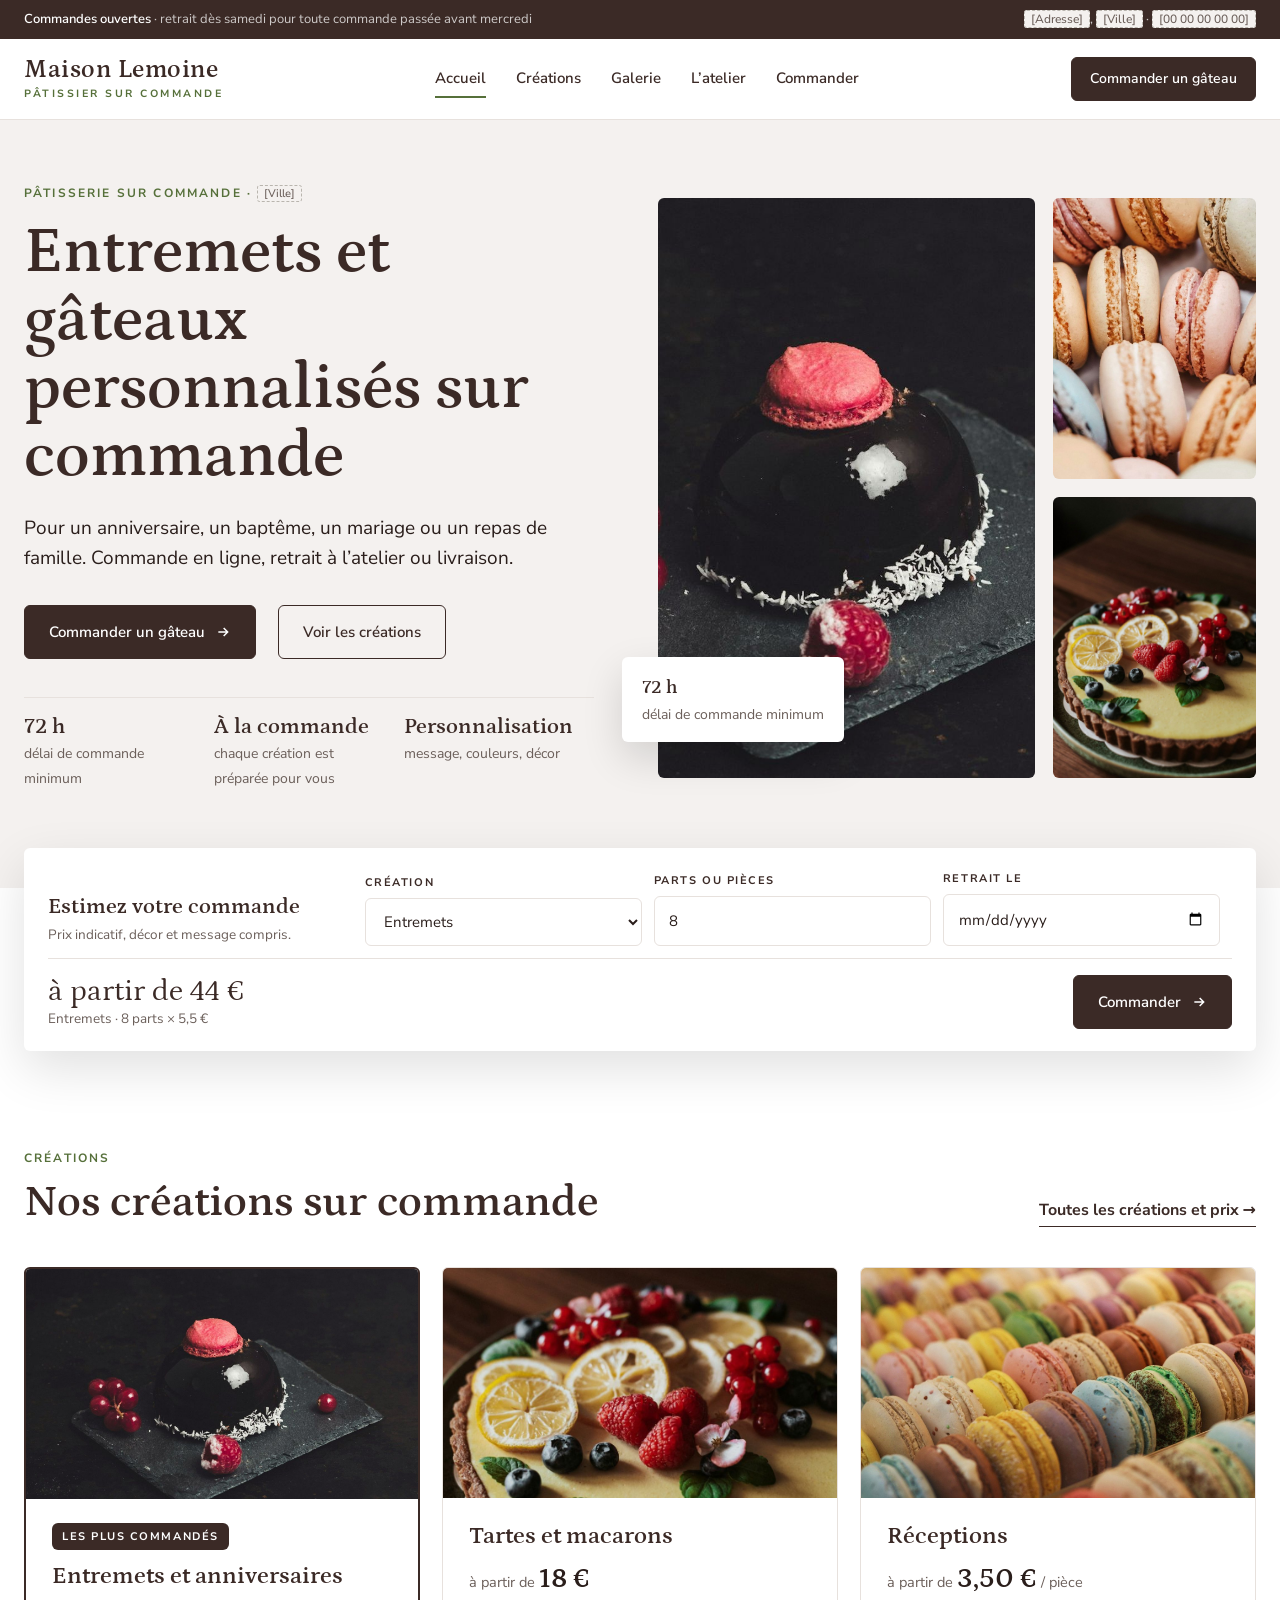
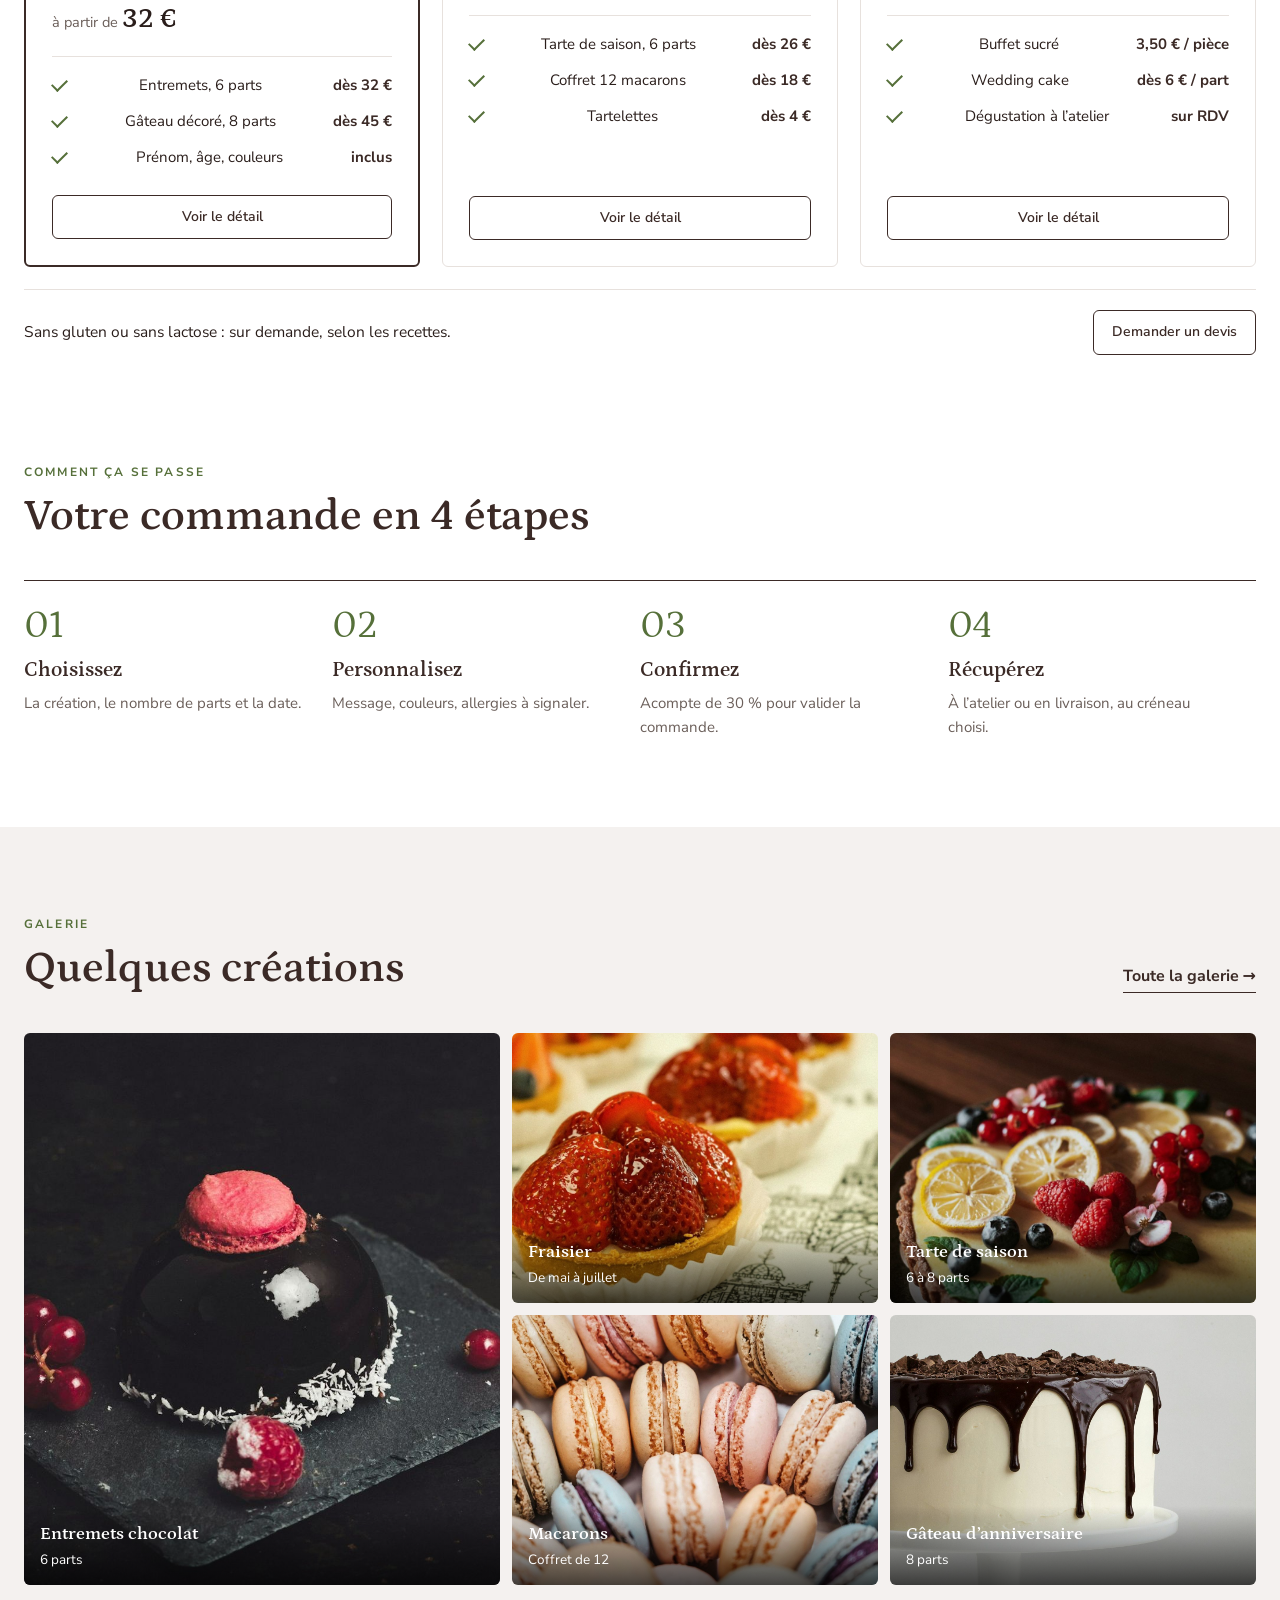
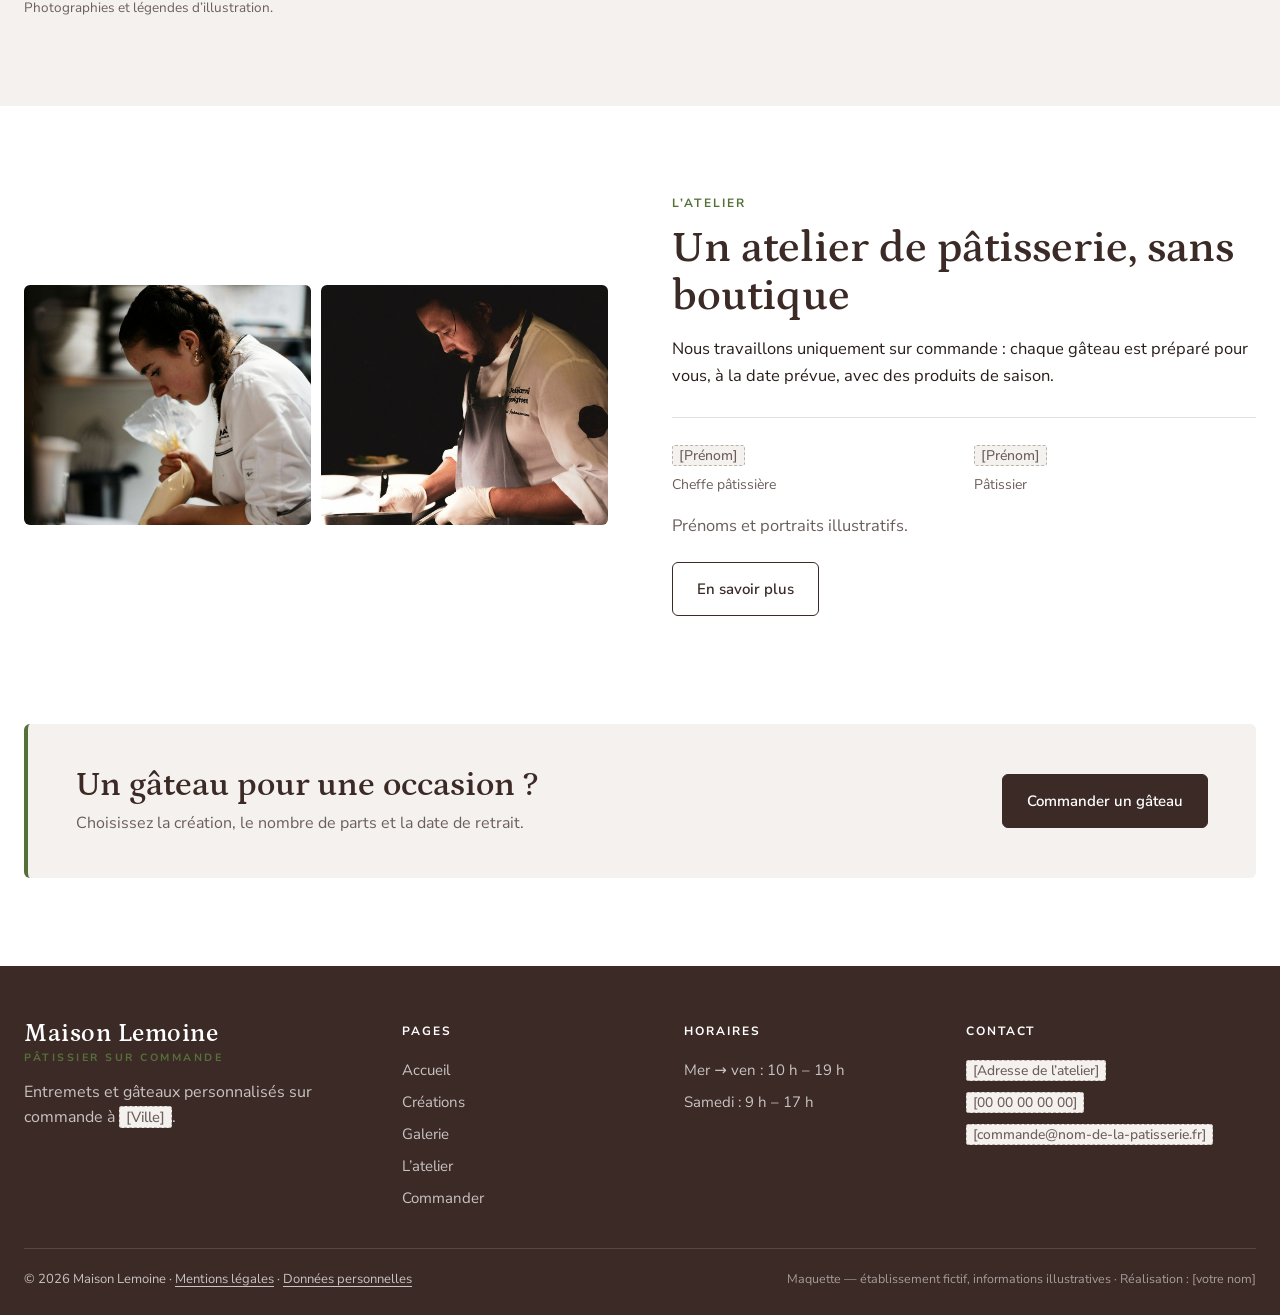
==== complet/index.html @ 965caa6b "Rend tous les boutons et formulaires fonctionnels, Complet en cinq pages Essentiel et Complet régéné" ====
<!doctype html>
<html lang="fr">
<head>
<meta charset="utf-8">
<meta name="viewport" content="width=device-width, initial-scale=1">
<meta name="robots" content="noindex">
<title>Maison Lemoine — Pâtissier sur commande (maquette Complet)</title>
<link rel="preconnect" href="https://fonts.googleapis.com"><link rel="preconnect" href="https://fonts.gstatic.com" crossorigin>
<link rel="stylesheet" href="https://fonts.googleapis.com/css2?family=Petrona:wght@500..800&family=Nunito+Sans:wght@400..700&display=swap">
<link rel="stylesheet" href="../kit/std.css">
<style>:root{--pri:#3B2A26;--pri-2:#55403A;--acc:#56703A;--soft:#F4F1EF;--ink:#2A1E1B;--muted:#6B5F5A;--line:#E7E1DD;--radius:6px;--fd:'Petrona';--fb:'Nunito Sans';--fdw:600}</style>
</head>
<body>
<div class="topbar wrap"><span><b>Commandes ouvertes</b> · retrait dès samedi pour toute commande passée avant mercredi</span><span><span class="ph">[Adresse]</span>, <span class="ph">[Ville]</span> · <a href="tel:+33000000000"><span class="ph">[00 00 00 00 00]</span></a></span></div>
<header class="hd wrap">
  <a class="logo" href="index.html"><b>Maison Lemoine</b><small>Pâtissier sur commande</small></a>
  <nav aria-label="Navigation principale"><a href="index.html" class="on" aria-current="page">Accueil</a><a href="prestations.html">Créations</a><a href="realisations.html">Galerie</a><a href="a-propos.html">L’atelier</a><a href="contact.html">Commander</a></nav>
  <div class="side"><a class="btn sm" href="contact.html#demande">Commander un gâteau</a><button class="burger" type="button" aria-label="Menu" aria-expanded="false"><i></i></button></div>
</header>
<nav class="mnav" aria-label="Menu mobile"><a href="index.html" class="on" aria-current="page">Accueil</a><a href="prestations.html">Créations</a><a href="realisations.html">Galerie</a><a href="a-propos.html">L’atelier</a><a href="contact.html">Commander</a><a class="btn" href="contact.html#demande">Commander un gâteau</a></nav>

<main>
<section class="hero soft wrap" style="padding-bottom:96px">
  <div>
    <div class="eyebrow">Pâtisserie sur commande · <span class="ph">[Ville]</span></div>
    <h1>Entremets et gâteaux personnalisés sur commande</h1>
    <p class="lede">Pour un anniversaire, un baptême, un mariage ou un repas de famille. Commande en ligne, retrait à l’atelier ou livraison.</p>
    <div class="ctas"><a class="btn" href="contact.html#demande">Commander un gâteau <svg viewBox="0 0 24 24" fill="none" stroke="currentColor" stroke-width="2.2"><path d="M5 12h14M13 6l6 6-6 6"/></svg></a><a class="btn line" href="prestations.html">Voir les créations</a></div>
    <div class="keys"><div><b>72 h</b><span>délai de commande minimum</span></div><div><b>À la commande</b><span>chaque création est préparée pour vous</span></div><div><b>Personnalisation</b><span>message, couleurs, décor</span></div></div>
  </div>
  <div class="mos"><div class="a" style="background-image:url(../img/l-entremet.jpg)"></div><div class="b" style="background-image:url(../img/l-macarons.jpg)"></div><div class="c" style="background-image:url(../img/l-tarte.jpg)"></div>
    <div class="badge"><b>72 h</b>délai de commande minimum</div></div>
</section>
<section class="quick wrap" aria-label="Estimez votre commande">
  <form class="estim" action="contact.html" style="--n:3">
    <div><h3>Estimez votre commande</h3><p class="small">Prix indicatif, décor et message compris.</p></div>
    <div class="f"><label for="q-sel">Création</label><select id="q-sel" name="creation" data-pps><option value="entremets" data-pp="5.5" data-min="6">Entremets</option><option value="anniversaire" data-pp="5.6" data-min="8">Gâteau d’anniversaire décoré</option><option value="tarte" data-pp="4.3" data-min="6">Tarte aux fruits</option><option value="macarons" data-pp="1.5" data-min="12">Macarons (à la pièce)</option><option value="buffet" data-pp="3.5" data-min="40">Buffet sucré (à la pièce)</option><option value="wedding" data-pp="6" data-min="30">Wedding cake (à la part)</option></select></div>
    <div class="f"><label for="q-n">Parts ou pièces</label><input id="q-n" name="parts" type="number" min="1" max="500" value="8" data-n data-unit="parts" required></div>
    <div class="f"><label for="date">Retrait le</label><input id="date" name="date" type="date" required></div>
    <div style="grid-column:1/-1;display:flex;flex-wrap:wrap;justify-content:space-between;align-items:center;gap:14px;border-top:1px solid var(--line);padding-top:16px">
      <div><div class="estim-out" aria-live="polite"></div><div class="small estim-detail"></div></div>
      <button class="btn" type="submit">Commander <svg viewBox="0 0 24 24" fill="none" stroke="currentColor" stroke-width="2.2"><path d="M5 12h14M13 6l6 6-6 6"/></svg></button></div>
  </form>
</section>
<section class="s wrap">
  <div class="sh"><div><div class="eyebrow">Créations</div><h2 class="t">Nos créations sur commande</h2></div><a class="link" href="prestations.html">Toutes les créations et prix →</a></div>
  <div class="offers"><article class="offer hl"><div class="pic" style="background-image:url(../img/l-entremet.jpg)"></div>
      <div class="body"><span class="tag">Les plus commandés</span><h3>Entremets et anniversaires</h3><div class="pr">à partir de <b>32 €</b></div><div class="list"><div class="check menu-l"><span>Entremets, 6 parts</span><em>dès 32 €</em></div><div class="check menu-l"><span>Gâteau décoré, 8 parts</span><em>dès 45 €</em></div><div class="check menu-l"><span>Prénom, âge, couleurs</span><em>inclus</em></div></div>
      <a class="btn line sm go" href="prestations.html#entremets">Voir le détail</a></div></article><article class="offer"><div class="pic" style="background-image:url(../img/l-tarte.jpg)"></div>
      <div class="body"><h3>Tartes et macarons</h3><div class="pr">à partir de <b>18 €</b></div><div class="list"><div class="check menu-l"><span>Tarte de saison, 6 parts</span><em>dès 26 €</em></div><div class="check menu-l"><span>Coffret 12 macarons</span><em>dès 18 €</em></div><div class="check menu-l"><span>Tartelettes</span><em>dès 4 €</em></div></div>
      <a class="btn line sm go" href="prestations.html#tarte">Voir le détail</a></div></article><article class="offer"><div class="pic" style="background-image:url(../img/l-macarons2.jpg)"></div>
      <div class="body"><h3>Réceptions</h3><div class="pr">à partir de <b>3,50 €</b> / pièce</div><div class="list"><div class="check menu-l"><span>Buffet sucré</span><em>3,50 € / pièce</em></div><div class="check menu-l"><span>Wedding cake</span><em>dès 6 € / part</em></div><div class="check menu-l"><span>Dégustation à l’atelier</span><em>sur RDV</em></div></div>
      <a class="btn line sm go" href="prestations.html#buffet">Voir le détail</a></div></article></div>
  <div class="note"><span>Sans gluten ou sans lactose : sur demande, selon les recettes.</span><a class="btn line sm" href="contact.html#demande">Demander un devis</a></div>
</section>

<section class="s wrap" style="padding-top:20px">
  <div class="sh"><div><div class="eyebrow">Comment ça se passe</div><h2 class="t">Votre commande en 4 étapes</h2></div></div>
  <div class="steps"><div class="step"><i>01</i><h3>Choisissez</h3><p>La création, le nombre de parts et la date.</p></div><div class="step"><i>02</i><h3>Personnalisez</h3><p>Message, couleurs, allergies à signaler.</p></div><div class="step"><i>03</i><h3>Confirmez</h3><p>Acompte de 30 % pour valider la commande.</p></div><div class="step"><i>04</i><h3>Récupérez</h3><p>À l’atelier ou en livraison, au créneau choisi.</p></div></div>
</section>
<section class="s soft wrap">
  <div class="sh"><div><div class="eyebrow">Galerie</div><h2 class="t">Quelques créations</h2></div><a class="link" href="realisations.html">Toute la galerie →</a></div>
  <div class="gal"><figure data-cat="Entremets" data-full="../img/l-entremet.jpg" style="background-image:url(../img/l-entremet.jpg)"><figcaption><b>Entremets chocolat</b>6 parts</figcaption></figure><figure data-cat="Entremets" data-full="../img/l-fraises.jpg" style="background-image:url(../img/l-fraises.jpg)"><figcaption><b>Fraisier</b>De mai à juillet</figcaption></figure><figure data-cat="Tartes" data-full="../img/l-tarte.jpg" style="background-image:url(../img/l-tarte.jpg)"><figcaption><b>Tarte de saison</b>6 à 8 parts</figcaption></figure><figure data-cat="Réceptions" data-full="../img/l-macarons.jpg" style="background-image:url(../img/l-macarons.jpg)"><figcaption><b>Macarons</b>Coffret de 12</figcaption></figure><figure data-cat="Entremets" data-full="../img/l-drip.jpg" style="background-image:url(../img/l-drip.jpg)"><figcaption><b>Gâteau d’anniversaire</b>8 parts</figcaption></figure></div>
  <p class="small" style="margin-top:12px">Photographies et légendes d’illustration.</p>
</section>
<section class="s wrap">
  <div class="split"><div style="display:grid;grid-template-columns:1fr 1fr;gap:10px"><div style="min-height:240px;background:center/cover url(../img/l-cheffe.jpg);border-radius:var(--r)"></div><div style="min-height:240px;background:center/cover url(../img/l-chef.jpg);border-radius:var(--r)"></div></div>
    <div><div class="eyebrow">L’atelier</div><h2 class="t">Un atelier de pâtisserie, sans boutique</h2><p>Nous travaillons uniquement sur commande : chaque gâteau est préparé pour vous, à la date prévue, avec des produits de saison.</p>
      <div class="duo"><div><b><span class="ph">[Prénom]</span></b><span>Cheffe pâtissière</span></div><div><b><span class="ph">[Prénom]</span></b><span>Pâtissier</span></div></div>
      <p class="small">Prénoms et portraits illustratifs.</p>
      <a class="btn line" style="margin-top:22px" href="a-propos.html">En savoir plus</a></div></div>
</section>
<section class="s wrap" style="padding-top:20px"><div class="band"><div><h2>Un gâteau pour une occasion ?</h2><p>Choisissez la création, le nombre de parts et la date de retrait.</p></div><a class="btn" href="contact.html#demande">Commander un gâteau</a></div></section>
</main>
<footer class="ft wrap">
  <div class="top">
    <div><a class="logo" href="index.html"><b>Maison Lemoine</b><small>Pâtissier sur commande</small></a><p style="margin-top:16px;max-width:290px">Entremets et gâteaux personnalisés sur commande à <span class="ph">[Ville]</span>.</p></div>
    <div><h4>Pages</h4><a class="l" href="index.html">Accueil</a><a class="l" href="prestations.html">Créations</a><a class="l" href="realisations.html">Galerie</a><a class="l" href="a-propos.html">L’atelier</a><a class="l" href="contact.html">Commander</a></div>
    <div><h4>Horaires</h4><span class="l">Mer → ven : 10 h – 19 h</span><span class="l">Samedi : 9 h – 17 h</span></div>
    <div><h4>Contact</h4><span class="l"><span class="ph">[Adresse de l’atelier]</span></span><a class="l" href="tel:+33000000000"><span class="ph">[00 00 00 00 00]</span></a><a class="l" href="mailto:commande@nom-de-la-patisserie.fr"><span class="ph">[commande@nom-de-la-patisserie.fr]</span></a></div>
  </div>
  <div class="bot"><span>© <span data-year></span> Maison Lemoine · <a href="mentions-legales.html">Mentions légales</a> · <a href="mentions-legales.html#donnees">Données personnelles</a></span><span class="demo-note">Maquette — établissement fictif, informations illustratives · Réalisation : [votre nom]</span></div>
</footer>
<script src="../kit/std.js"></script>
</body>
</html>
---- kit/std.css ----
/* Socle commun des formules Essentiel et Complet. Chaque site définit ses couleurs et polices dans :root. */
*{box-sizing:border-box;margin:0;padding:0}
html{scroll-behavior:smooth;scroll-padding-top:90px}
body{background:#fff;color:var(--ink);font-family:var(--fb),system-ui,sans-serif;font-size:16px;line-height:1.6;-webkit-font-smoothing:antialiased}
img{display:block;max-width:100%}
a{color:inherit;text-decoration:none}
button,input,select,textarea{font:inherit;color:inherit}
:root{--gut:max(24px,calc((100vw - 1240px) / 2));--r:var(--radius,2px)}
.wrap{padding-left:var(--gut);padding-right:var(--gut)}

/* typographie */
.eyebrow{font-size:12px;letter-spacing:.18em;text-transform:uppercase;font-weight:700;color:var(--acc)}
h1,h2,h3,.disp{font-family:var(--fd),Georgia,serif;font-weight:var(--fdw,400);letter-spacing:var(--fdls,0)}
h1{font-size:clamp(38px,5.2vw,64px);line-height:1.06;color:var(--pri);margin:16px 0 22px}
h2.t{font-size:clamp(30px,3.6vw,44px);line-height:1.1;color:var(--pri);margin-top:10px}
.lede{font-size:clamp(17px,1.5vw,19px);line-height:1.6;color:var(--ink-2,var(--ink));max-width:540px}
.muted{color:var(--muted)}
.small{font-size:13.5px;color:var(--muted)}
.ph{color:var(--muted);background:var(--soft);border:1px dashed var(--line-2,#B9B5AE);border-radius:3px;padding:0 6px;font-size:.92em;white-space:nowrap;font-family:var(--fb);letter-spacing:0;text-transform:none;font-weight:500}
h1 .ph{font-size:.5em;vertical-align:middle}

/* boutons */
.btn{display:inline-flex;align-items:center;justify-content:center;gap:10px;background:var(--btn,var(--pri));color:var(--on-btn,var(--on-pri,#fff));font-weight:600;font-size:15px;padding:14px 24px;border-radius:var(--btn-r,var(--r));border:1px solid var(--btn,var(--pri));cursor:pointer;white-space:nowrap;transition:background .2s,color .2s,border-color .2s}
.btn:hover{background:var(--btn-2,var(--pri-2));border-color:var(--btn-2,var(--pri-2))}
.btn svg{width:16px;height:16px}
.btn.line{background:transparent;color:var(--pri);border-color:var(--pri)}
.btn.line:hover{background:var(--pri);color:var(--on-pri,#fff)}
.btn.acc{background:var(--acc);border-color:var(--acc);color:var(--on-acc,#fff)}
.btn.acc:hover{filter:brightness(.92)}
.btn.light{background:#fff;border-color:#fff;color:var(--pri)}
.btn.light:hover{background:var(--soft)}
.btn.sm{padding:10px 18px;font-size:14px}
.btn.block{width:100%}
.link{font-weight:700;color:var(--pri);border-bottom:1px solid currentColor;padding-bottom:2px}
.link:hover{color:var(--acc)}
:focus-visible{outline:2px solid var(--acc);outline-offset:3px}

/* bandeau + en-tête */
.topbar{background:var(--pri);color:var(--on-pri-2,rgba(255,255,255,.75));font-size:13px;display:flex;justify-content:space-between;gap:16px;padding-top:9px;padding-bottom:9px}
.topbar b{color:#fff;font-weight:600}
.topbar a:hover{color:#fff}
header.hd{position:sticky;top:0;z-index:30;background:#fff;border-bottom:1px solid var(--line);display:flex;align-items:center;justify-content:space-between;gap:24px;padding-top:18px;padding-bottom:18px}
.logo{display:flex;flex-direction:column;line-height:1;color:var(--pri)}
.logo b{font-family:var(--fd);font-weight:var(--fdw,400);font-size:25px;letter-spacing:var(--logols,.02em)}
.logo small{font-size:10.5px;letter-spacing:.24em;text-transform:uppercase;color:var(--acc);font-weight:700;margin-top:6px}
.hd nav{display:flex;align-items:center;gap:30px;font-size:15px;font-weight:600;color:var(--pri)}
.hd nav a{padding:6px 0;border-bottom:2px solid transparent}
.hd nav a:hover{border-color:var(--line)}
.hd nav a.on{border-color:var(--acc)}
.hd .side{display:flex;align-items:center;gap:14px}
.burger{display:none;width:44px;height:44px;border:1px solid var(--line);background:#fff;border-radius:var(--r);cursor:pointer;align-items:center;justify-content:center}
.burger i,.burger i::before,.burger i::after{display:block;width:18px;height:2px;background:var(--pri);position:relative;transition:transform .2s}
.burger i::before,.burger i::after{content:"";position:absolute;left:0}
.burger i::before{top:-6px}.burger i::after{top:6px}
.menu-open .burger i{background:transparent}
.menu-open .burger i::before{transform:translateY(6px) rotate(45deg)}
.menu-open .burger i::after{transform:translateY(-6px) rotate(-45deg)}
.mnav{display:none}

/* hero */
.hero{display:grid;grid-template-columns:1fr 1.05fr;gap:64px;align-items:center;padding-top:64px;padding-bottom:72px}
.hero.soft{background:var(--soft)}
.hero .ctas{display:flex;flex-wrap:wrap;align-items:center;gap:14px 22px;margin-top:32px}
.hero .meta{margin-top:30px;display:flex;flex-wrap:wrap;gap:8px 28px;font-size:14.5px;color:var(--muted)}
.hero .meta b{color:var(--ink);font-weight:600}
.hero .img{min-height:500px;height:100%;background:center/cover no-repeat;border-radius:var(--r)}
.keys{display:grid;grid-template-columns:repeat(3,1fr);margin-top:38px;border-top:1px solid var(--line)}
.keys div{padding:16px 16px 0 0}
.keys b{display:block;font-family:var(--fd);font-weight:var(--fdw,400);font-size:22px;color:var(--pri);line-height:1.2}
.keys span{font-size:14px;color:var(--muted)}
.mos{position:relative;height:580px}
.mos>div{position:absolute;background:center/cover no-repeat;border-radius:var(--r)}
.mos .a{left:0;top:0;width:63%;height:100%}
.mos .b{right:0;top:0;width:34%;height:48.5%}
.mos .c{right:0;bottom:0;width:34%;height:48.5%}
.mos .badge{position:absolute;left:-36px;bottom:36px;background:#fff;padding:16px 20px;box-shadow:0 16px 40px rgba(0,0,0,.14);font-size:14px;color:var(--muted);border-radius:var(--r)}
.mos .badge b{display:block;font-family:var(--fd);font-weight:var(--fdw,400);font-size:19px;color:var(--pri)}

/* widget rapide (date, estimation) */
.quick{position:relative;z-index:2;margin-top:-40px;margin-bottom:10px}
.quick form,.quick .res{background:#fff;box-shadow:0 18px 50px rgba(0,0,0,.12);border-radius:var(--r);padding:22px 24px}
.quick form{display:grid;grid-template-columns:1.1fr repeat(var(--n,2),1fr) auto;gap:12px;align-items:end}
.quick h3{font-size:22px;color:var(--pri);line-height:1.2}
.quick p.small{margin-top:4px}
.res{display:none}
.res.on{display:block}
.res b{color:var(--pri)}
.res dl{display:grid;grid-template-columns:auto 1fr;gap:4px 18px;margin:12px 0 4px;font-size:15px}
.res dt{color:var(--muted)}
.res .est{margin-top:10px;font-family:var(--fd);font-size:24px;color:var(--pri)}
table.hours{border-collapse:collapse;font-size:15px;width:100%;max-width:420px}
table.hours td{padding:7px 0;border-bottom:1px solid var(--line)}
table.hours td:last-child{text-align:right;font-weight:600}
.menu-l{display:flex;justify-content:space-between;gap:16px}
.menu-l em{font-style:normal;font-weight:700;color:var(--pri);white-space:nowrap}
.estim-out{font-family:var(--fd);font-size:30px;color:var(--pri);line-height:1.1}

/* champs */
.f{display:flex;flex-direction:column;gap:6px}
.f label,.f>span{font-size:11px;letter-spacing:.14em;text-transform:uppercase;font-weight:700;color:var(--pri)}
.f input,.f select,.f textarea{width:100%;border:1px solid var(--line);background:#fff;border-radius:var(--r);padding:12px 14px;font-size:15px;color:var(--ink);outline:none;transition:border-color .2s}
.f textarea{min-height:120px;resize:vertical}
.f input:focus,.f select:focus,.f textarea:focus{border-color:var(--acc)}
.f input:user-invalid,.f select:user-invalid{border-color:#B4412F}
.consent{display:flex;gap:10px;align-items:flex-start;font-size:13.5px;color:var(--muted)}
.consent input{margin-top:3px;accent-color:var(--pri)}

/* sections */
section.s{padding-top:88px;padding-bottom:88px}
section.s.soft{background:var(--soft)}
section.s.dark{background:var(--pri);color:var(--on-pri-2,rgba(255,255,255,.8))}
section.s.dark h2.t,section.s.dark h3{color:#fff}
.sh{display:flex;justify-content:space-between;align-items:flex-end;gap:24px;margin-bottom:40px}
.sh p{max-width:420px;color:var(--muted);font-size:15px}

/* formules */
.offers{display:grid;grid-template-columns:repeat(auto-fit,minmax(250px,1fr));gap:22px}
.offer{background:#fff;border:1px solid var(--line);border-radius:var(--r);display:flex;flex-direction:column;overflow:hidden}
.offer .pic{height:230px;background:center/cover no-repeat}
.offer .body{padding:24px 26px 26px;display:flex;flex-direction:column;flex:1}
.offer h3{font-size:24px;color:var(--pri);line-height:1.2}
.offer .pr{font-size:14.5px;color:var(--muted);margin:6px 0 14px}
.offer .pr b{font-family:var(--fd);font-weight:var(--fdw,400);font-size:28px;color:var(--ink)}
.offer .list{border-top:1px solid var(--line);padding-top:10px;flex:1}
.offer .go{margin-top:20px}
.offer.hl{border:2px solid var(--pri)}
.tag{align-self:flex-start;background:var(--pri);color:var(--on-pri,#fff);font-size:11px;letter-spacing:.14em;text-transform:uppercase;font-weight:700;padding:5px 10px;margin-bottom:12px;border-radius:var(--r)}
.check{display:flex;gap:10px;font-size:15px;padding:6px 0}
.check::before{content:"";flex:none;width:13px;height:7px;border-left:2px solid var(--acc);border-bottom:2px solid var(--acc);transform:rotate(-45deg);margin-top:6px}
.note{margin-top:22px;display:flex;justify-content:space-between;align-items:center;gap:20px;border-top:1px solid var(--line);padding-top:20px;font-size:15.5px}

/* étapes */
.steps{display:grid;grid-template-columns:repeat(4,1fr);border-top:1px solid var(--pri)}
.step{padding:26px 26px 0 0}
.step i{font-style:normal;font-family:var(--fd);font-size:38px;color:var(--acc);line-height:1}
.step h3{font-size:21px;color:var(--pri);margin:12px 0 8px;line-height:1.2}
.step p{font-size:15px;color:var(--muted)}

/* galerie */
.gal{display:grid;grid-template-columns:1.3fr 1fr 1fr;grid-template-rows:270px 270px;gap:12px}
.gal figure:first-child{grid-row:span 2}
.gal figure,.grid-g figure{position:relative;background:center/cover no-repeat;border-radius:var(--r);overflow:hidden;cursor:zoom-in;margin:0}
.gal figcaption,.grid-g figcaption{position:absolute;left:0;right:0;bottom:0;padding:14px 16px;background:linear-gradient(transparent,rgba(0,0,0,.7));color:#fff;font-size:13.5px}
.gal figcaption b,.grid-g figcaption b{display:block;font-family:var(--fd);font-weight:var(--fdw,400);font-size:18px}
.filters{display:flex;flex-wrap:wrap;gap:8px;margin-bottom:26px}
.filters button{border:1px solid var(--line);background:#fff;border-radius:999px;padding:8px 16px;font-size:14px;font-weight:600;cursor:pointer;color:var(--pri)}
.filters button[aria-pressed="true"]{background:var(--pri);border-color:var(--pri);color:var(--on-pri,#fff)}
.grid-g{display:grid;grid-template-columns:repeat(3,1fr);grid-auto-rows:300px;gap:12px}
.grid-g figure.w{grid-column:span 2}
.grid-g figure[hidden]{display:none}

/* lightbox */
.lb{position:fixed;inset:0;z-index:100;background:rgba(10,10,10,.92);display:none;align-items:center;justify-content:center;padding:60px 70px}
.lb.on{display:flex}
.lb img{max-width:100%;max-height:100%;object-fit:contain}
.lb .cap{position:absolute;left:0;right:0;bottom:18px;text-align:center;color:#ddd;font-size:14px}
.lb button{position:absolute;background:rgba(255,255,255,.12);border:0;color:#fff;width:48px;height:48px;border-radius:50%;cursor:pointer;font-size:22px;line-height:1}
.lb button:hover{background:rgba(255,255,255,.25)}
.lb .x{top:16px;right:16px}.lb .pv{left:14px;top:50%;margin-top:-24px}.lb .nx{right:14px;top:50%;margin-top:-24px}

/* à propos */
.split{display:grid;grid-template-columns:1fr 1fr;gap:64px;align-items:center}
.split .img{min-height:520px;background:center/cover no-repeat;border-radius:var(--r)}
.split p{margin-top:16px;font-size:16.5px}
.duo{display:grid;grid-template-columns:1fr 1fr;gap:20px;margin-top:28px;border-top:1px solid var(--line);padding-top:20px}
.duo b{display:block;font-family:var(--fd);font-weight:var(--fdw,400);font-size:21px;color:var(--pri)}
.duo span{font-size:14px;color:var(--muted)}
.team{display:grid;grid-template-columns:1fr 1fr;gap:24px}
.team .m{display:grid;grid-template-columns:200px 1fr;gap:22px;align-items:center;border:1px solid var(--line);border-radius:var(--r);padding:12px}
.team .m div:first-child{height:230px;background:center/cover no-repeat;border-radius:var(--r)}
.team h3{font-size:22px;color:var(--pri)}
.team p{font-size:15px;color:var(--muted);margin-top:8px}
.engs{display:grid;grid-template-columns:repeat(3,1fr);gap:22px}
.eng{border-top:2px solid var(--acc);padding-top:18px}
.eng h3{font-size:21px;color:var(--pri);line-height:1.25}
.eng p{margin-top:8px;font-size:15px;color:var(--muted)}

/* bandeau d'appel */
.band{background:var(--soft);display:flex;justify-content:space-between;align-items:center;gap:24px;padding:42px 48px;border-left:4px solid var(--acc);border-radius:var(--r)}
.band h2{font-size:34px;color:var(--pri);line-height:1.15}
.band p{color:var(--muted);margin-top:6px}

/* page intérieure */
.ph-head{background:var(--soft);padding-top:64px;padding-bottom:56px}
.ph-head h1{font-size:clamp(36px,4.4vw,54px);margin:12px 0 14px}
.crumb{font-size:13.5px;color:var(--muted)}
.crumb a{text-decoration:underline;text-underline-offset:3px}
.crumb a:hover{color:var(--pri)}

/* formules détaillées */
.plans{display:grid;grid-template-columns:repeat(auto-fit,minmax(250px,1fr));gap:22px;align-items:stretch}
.plan{border:1px solid var(--line);border-radius:var(--r);padding:30px 28px;display:flex;flex-direction:column;scroll-margin-top:100px}
.plan.hl{border:2px solid var(--pri);background:var(--soft)}
.plan h2{font-size:28px;color:var(--pri);line-height:1.15}
.plan .pr{margin:8px 0 6px;color:var(--muted);font-size:15px}
.plan .pr b{font-family:var(--fd);font-weight:var(--fdw,400);font-size:34px;color:var(--ink)}
.plan .for{font-size:15px;color:var(--muted);margin-bottom:16px}
.plan .list{border-top:1px solid var(--line);padding-top:12px;flex:1;margin-bottom:22px}
.plan:target{box-shadow:0 0 0 3px var(--acc)}
table.opts{width:100%;border-collapse:collapse;font-size:15.5px}
table.opts td{padding:14px 0;border-bottom:1px solid var(--line)}
table.opts td:last-child{text-align:right;font-weight:700;color:var(--pri);white-space:nowrap;padding-left:16px}
.faq{border-top:1px solid var(--line)}
.faq details{border-bottom:1px solid var(--line)}
.faq summary{list-style:none;cursor:pointer;display:flex;justify-content:space-between;gap:20px;padding:20px 0;font-weight:600;font-size:17px;color:var(--pri)}
.faq summary::-webkit-details-marker{display:none}
.faq summary::after{content:"+";font-size:24px;line-height:1;color:var(--acc);transition:transform .2s}
.faq details[open] summary::after{transform:rotate(45deg)}
.faq details p{padding:0 0 20px;color:var(--muted);max-width:760px}
.two{display:grid;grid-template-columns:1fr 1fr;gap:64px}

/* onglets (types d'événement) */
.tabs [role=tablist]{display:flex;flex-wrap:wrap;gap:8px;margin-bottom:24px}
.tabs [role=tab]{border:1px solid var(--line);background:#fff;border-radius:999px;padding:9px 18px;font-weight:600;cursor:pointer;color:var(--pri)}
.tabs [role=tab][aria-selected="true"]{background:var(--pri);border-color:var(--pri);color:var(--on-pri,#fff)}
.tabs [role=tabpanel]{display:grid;grid-template-columns:1fr 1fr;gap:40px;align-items:center}
.tabs [role=tabpanel][hidden]{display:none}
.tabs .img{min-height:340px;background:center/cover no-repeat;border-radius:var(--r)}
.tabs h3{font-size:28px;color:var(--pri)}
.tabs p{margin:12px 0 18px;color:var(--muted)}

/* contact */
.contact{display:grid;grid-template-columns:.85fr 1.15fr;gap:60px;align-items:start}
.contact h3{font-size:22px;color:var(--pri);margin:24px 0 8px}
.cline{display:flex;align-items:center;gap:12px;font-size:15.5px;padding:6px 0}
.cline svg{width:18px;height:18px;color:var(--acc);flex:none}
a.cline:hover{color:var(--pri)}
form.demo{display:grid;grid-template-columns:1fr 1fr;gap:14px;background:var(--soft);padding:28px;border-radius:var(--r)}
form.demo .full{grid-column:1/-1}
.sent{display:none;background:var(--soft);padding:36px 32px;border-radius:var(--r);border-left:4px solid var(--acc)}
.sent.on{display:block}
.sent h3{font-size:26px;color:var(--pri);margin:0 0 10px}
.sent dl{display:grid;grid-template-columns:auto 1fr;gap:6px 18px;margin:16px 0;font-size:15px}
.sent dt{color:var(--muted)}
.sent .btn{margin-top:8px}

/* pied de page */
footer.ft{background:var(--pri);color:var(--on-pri-2,rgba(255,255,255,.72));padding-top:56px;padding-bottom:26px}
.ft .top{display:grid;grid-template-columns:1.4fr 1fr 1fr 1.2fr;gap:40px;padding-bottom:34px;border-bottom:1px solid rgba(255,255,255,.14)}
.ft .logo{color:#fff}
.ft h4{font-size:12px;letter-spacing:.16em;text-transform:uppercase;color:#fff;margin-bottom:12px}
.ft .l{display:block;font-size:15px;padding:4px 0}
.ft a.l:hover{color:#fff}
.ft .bot{display:flex;justify-content:space-between;flex-wrap:wrap;gap:10px 22px;padding-top:20px;font-size:13px}
.ft .bot a{text-decoration:underline;text-underline-offset:3px}
.ft .bot a:hover{color:#fff}
footer.ft.mini{padding-top:28px}
.ft.mini .bot{border-top:0;padding-top:0;align-items:center}
.legal{max-width:760px}
.legal h2{font-size:26px;color:var(--pri);margin:34px 0 10px}
.legal p{margin-top:10px}
details.mention{margin-top:14px}
details.mention summary{cursor:pointer;text-decoration:underline;text-underline-offset:3px;display:inline}
details.mention p{margin-top:10px;max-width:760px}
.demo-note{font-size:12.5px;opacity:.75}

/* toast */
.toast{position:fixed;left:50%;bottom:24px;transform:translate(-50%,20px);opacity:0;background:var(--ink);color:#fff;padding:12px 20px;border-radius:var(--r);font-size:14.5px;z-index:120;transition:all .25s;pointer-events:none;max-width:calc(100vw - 32px)}
.toast.on{opacity:1;transform:translate(-50%,0)}

/* responsive */
@media (max-width:1100px){
  :root{--gut:32px}
  .hd nav{display:none}
  .burger{display:inline-flex}
  .mnav{position:fixed;inset:var(--hd-h,76px) 0 0 0;z-index:29;background:#fff;padding:24px var(--gut);flex-direction:column;gap:4px;overflow:auto}
  .menu-open .mnav{display:flex}
  .mnav a{font-family:var(--fd);font-weight:var(--fdw,400);font-size:26px;color:var(--pri);padding:12px 0;border-bottom:1px solid var(--line)}
  .mnav a.on{color:var(--acc)}
  .mnav .btn{margin-top:20px;font-family:var(--fb);font-size:16px;color:var(--on-pri,#fff);border-bottom:1px solid var(--pri)}
  .hero{grid-template-columns:1fr;gap:40px}
  .hero .img{min-height:400px}
  .mos .badge{left:16px}
  .quick form{grid-template-columns:1fr 1fr}
  .quick form>div:first-child{grid-column:1/-1}
  .steps{grid-template-columns:1fr 1fr;row-gap:10px}
  .gal{grid-template-columns:1fr 1fr;grid-template-rows:none;grid-auto-rows:240px}
  .gal figure:first-child{grid-row:auto}
  .grid-g{grid-template-columns:1fr 1fr;grid-auto-rows:260px}
  .split,.contact,.two,.tabs [role=tabpanel]{grid-template-columns:1fr;gap:36px}
  .split .img{min-height:380px}
  .team{grid-template-columns:1fr}
  .engs{grid-template-columns:1fr 1fr}
  .ft .top{grid-template-columns:1fr 1fr}
}
@media (max-width:700px){
  :root{--gut:20px}
  .topbar>span:last-child{display:none}
  .topbar{justify-content:center}
  header.hd{padding-top:12px;padding-bottom:12px;gap:12px}
  .logo b{font-size:21px}
  .logo small{font-size:9.5px}
  .hd .side .btn{display:none}
  .hero{padding-top:36px;padding-bottom:48px}
  .hero .img{min-height:300px}
  .keys{grid-template-columns:1fr}
  .mos{height:380px}
  .mos .a{width:100%}
  .mos .b,.mos .c{display:none}
  .mos .badge{left:12px;bottom:12px}
  .quick{margin-top:0;padding-top:20px}
  .quick form{grid-template-columns:1fr;padding:18px}
  section.s{padding-top:56px;padding-bottom:56px}
  .sh{display:block;margin-bottom:26px}
  .sh p{margin-top:10px}
  .sh .link{display:inline-block;margin-top:14px}
  .offers,.plans,.steps,.engs,.ft .top{grid-template-columns:1fr}
  .gal{grid-auto-rows:190px;gap:8px}
  .grid-g{grid-template-columns:1fr;grid-auto-rows:240px}
  .grid-g figure.w{grid-column:auto}
  .team .m{grid-template-columns:120px 1fr}
  .team .m div:first-child{height:150px}
  .band{flex-direction:column;align-items:flex-start;padding:28px 22px}
  .band h2{font-size:27px}
  .note{flex-direction:column;align-items:flex-start}
  form.demo{grid-template-columns:1fr;padding:20px}
  .lb{padding:56px 10px}
  .ft .bot{flex-direction:column}
}
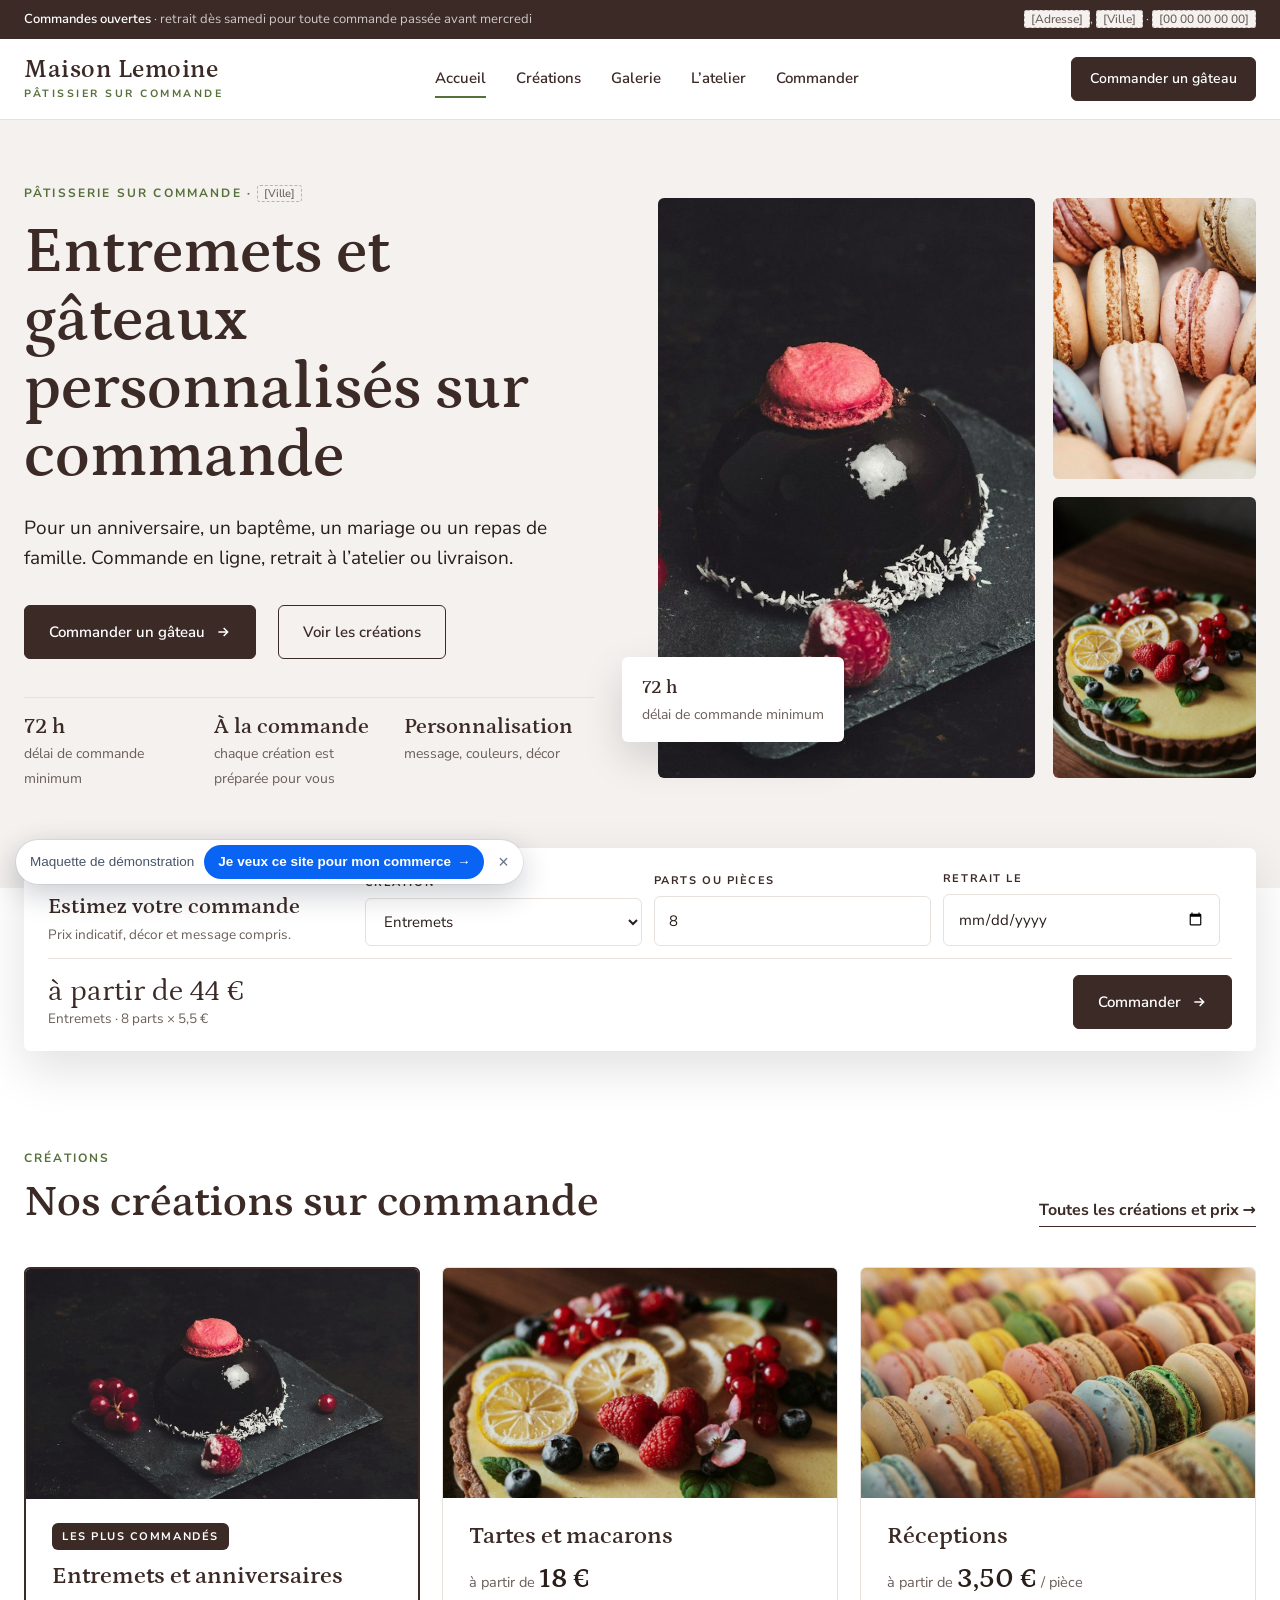
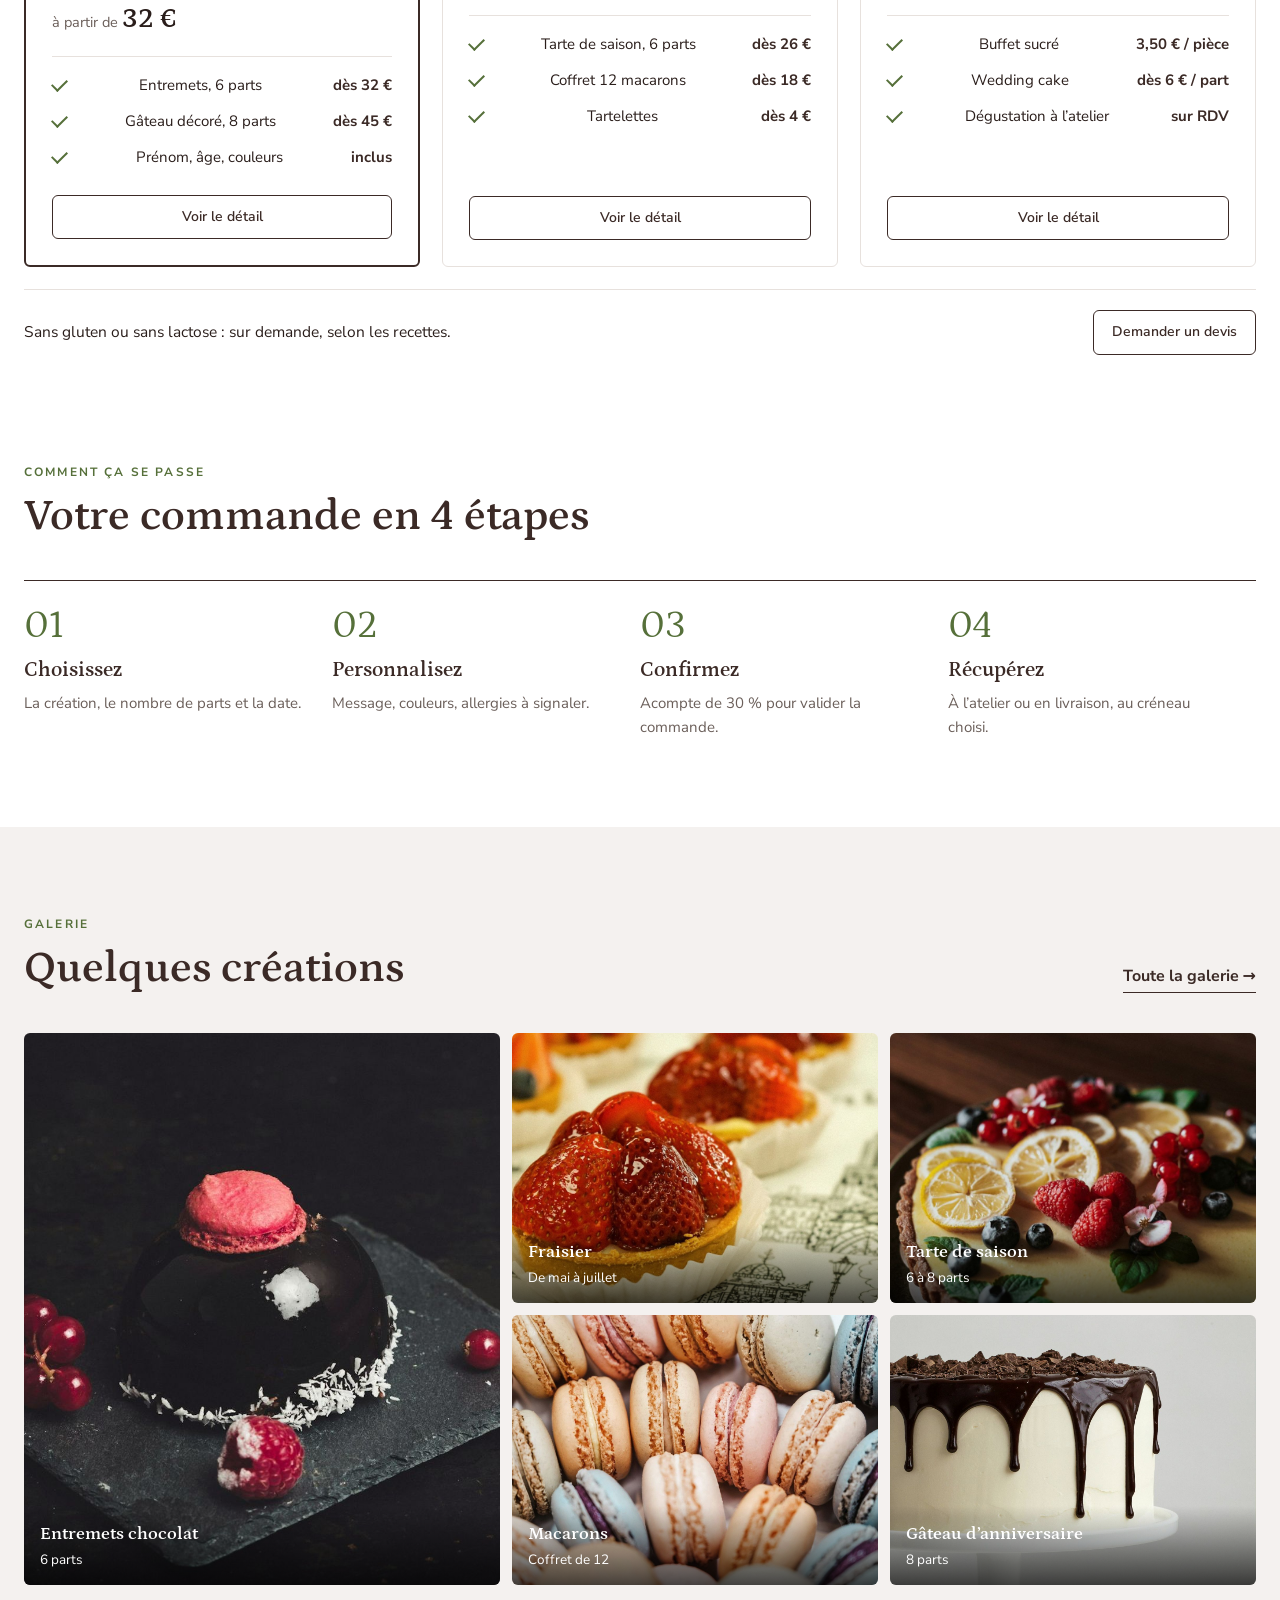
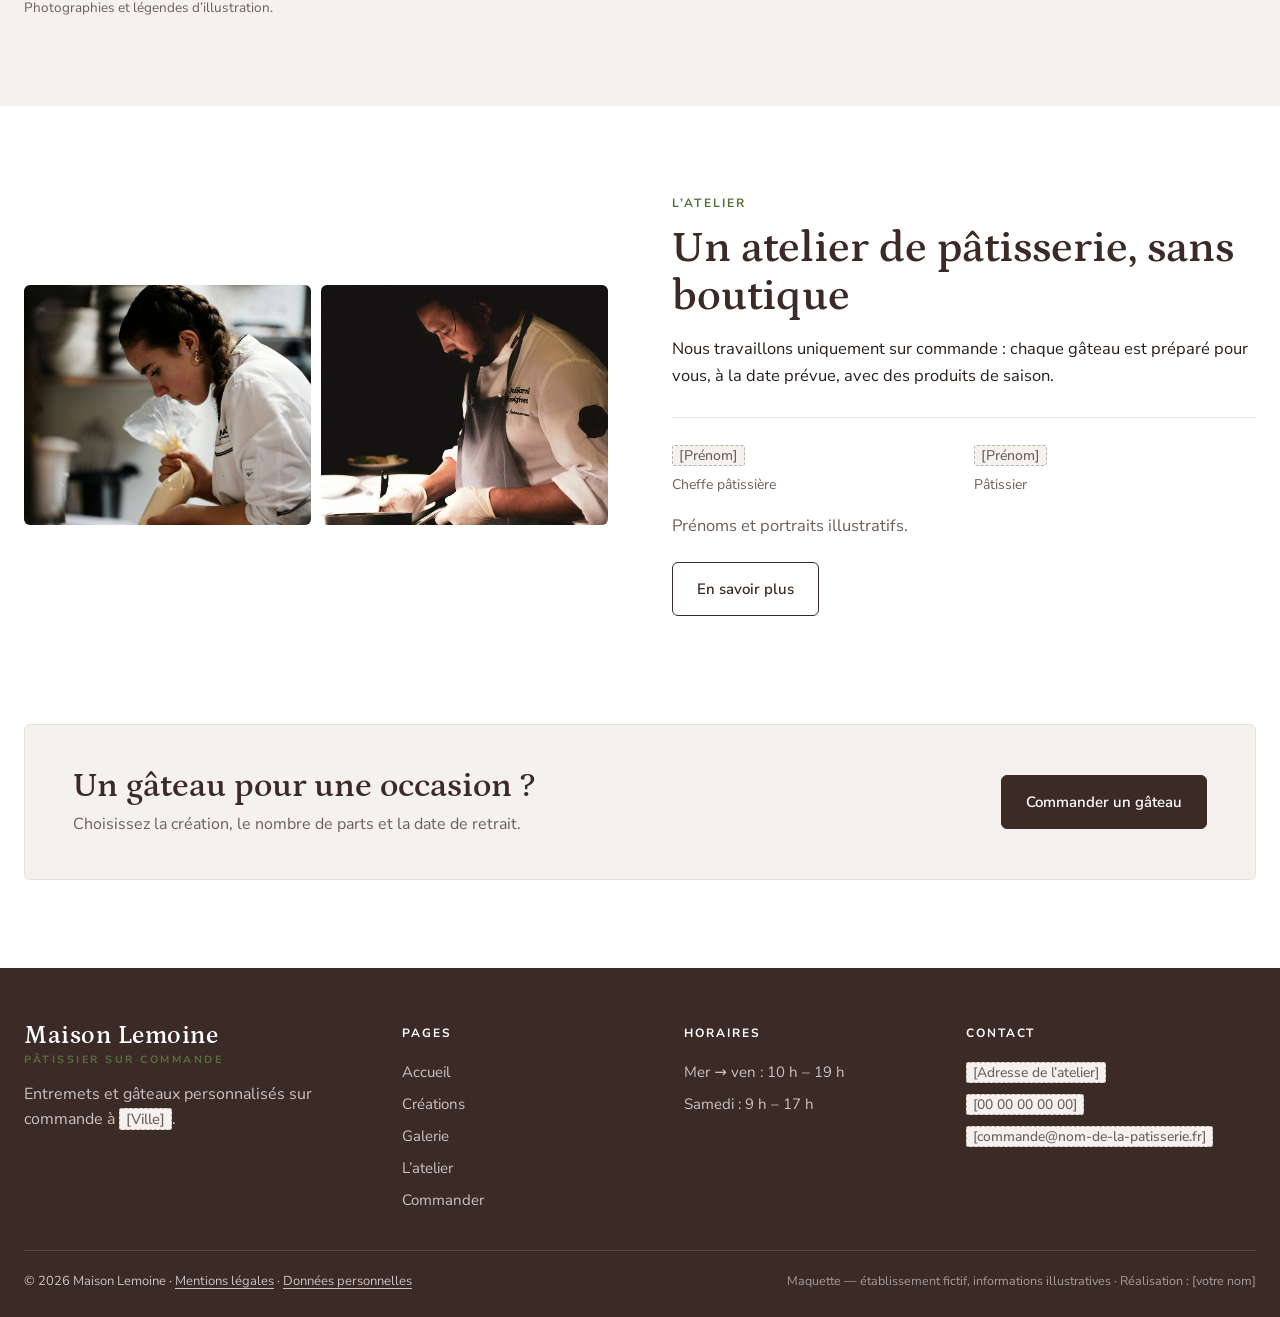
==== commit 4b9d84ad: "Ajoute un appel à l’action vers client-contact.fr Accueil : bouton d’en-tête, bloc sous l’introducti" ====
--- a/complet/index.html
+++ b/complet/index.html
@@ -82,5 +82,6 @@
   <div class="bot"><span>© <span data-year></span> Maison Lemoine · <a href="mentions-legales.html">Mentions légales</a> · <a href="mentions-legales.html#donnees">Données personnelles</a></span><span class="demo-note">Maquette — établissement fictif, informations illustratives · Réalisation : [votre nom]</span></div>
 </footer>
 <script src="../kit/std.js"></script>
+<script src="../kit/cta.js" data-secteur="patisserie" data-modele="complet" defer></script>
 </body>
 </html>
--- a/kit/std.css
+++ b/kit/std.css
@@ -176,7 +176,7 @@
 .eng p{margin-top:8px;font-size:15px;color:var(--muted)}
 
 /* bandeau d'appel */
-.band{background:var(--soft);display:flex;justify-content:space-between;align-items:center;gap:24px;padding:42px 48px;border-left:4px solid var(--acc);border-radius:var(--r)}
+.band{background:var(--soft);display:flex;justify-content:space-between;align-items:center;gap:24px;padding:42px 48px;border:1px solid var(--line);border-radius:var(--r)}
 .band h2{font-size:34px;color:var(--pri);line-height:1.15}
 .band p{color:var(--muted);margin-top:6px}
 
@@ -227,7 +227,7 @@
 a.cline:hover{color:var(--pri)}
 form.demo{display:grid;grid-template-columns:1fr 1fr;gap:14px;background:var(--soft);padding:28px;border-radius:var(--r)}
 form.demo .full{grid-column:1/-1}
-.sent{display:none;background:var(--soft);padding:36px 32px;border-radius:var(--r);border-left:4px solid var(--acc)}
+.sent{display:none;background:var(--soft);padding:36px 32px;border-radius:var(--r);border:1px solid var(--line)}
 .sent.on{display:block}
 .sent h3{font-size:26px;color:var(--pri);margin:0 0 10px}
 .sent dl{display:grid;grid-template-columns:auto 1fr;gap:6px 18px;margin:16px 0;font-size:15px}
